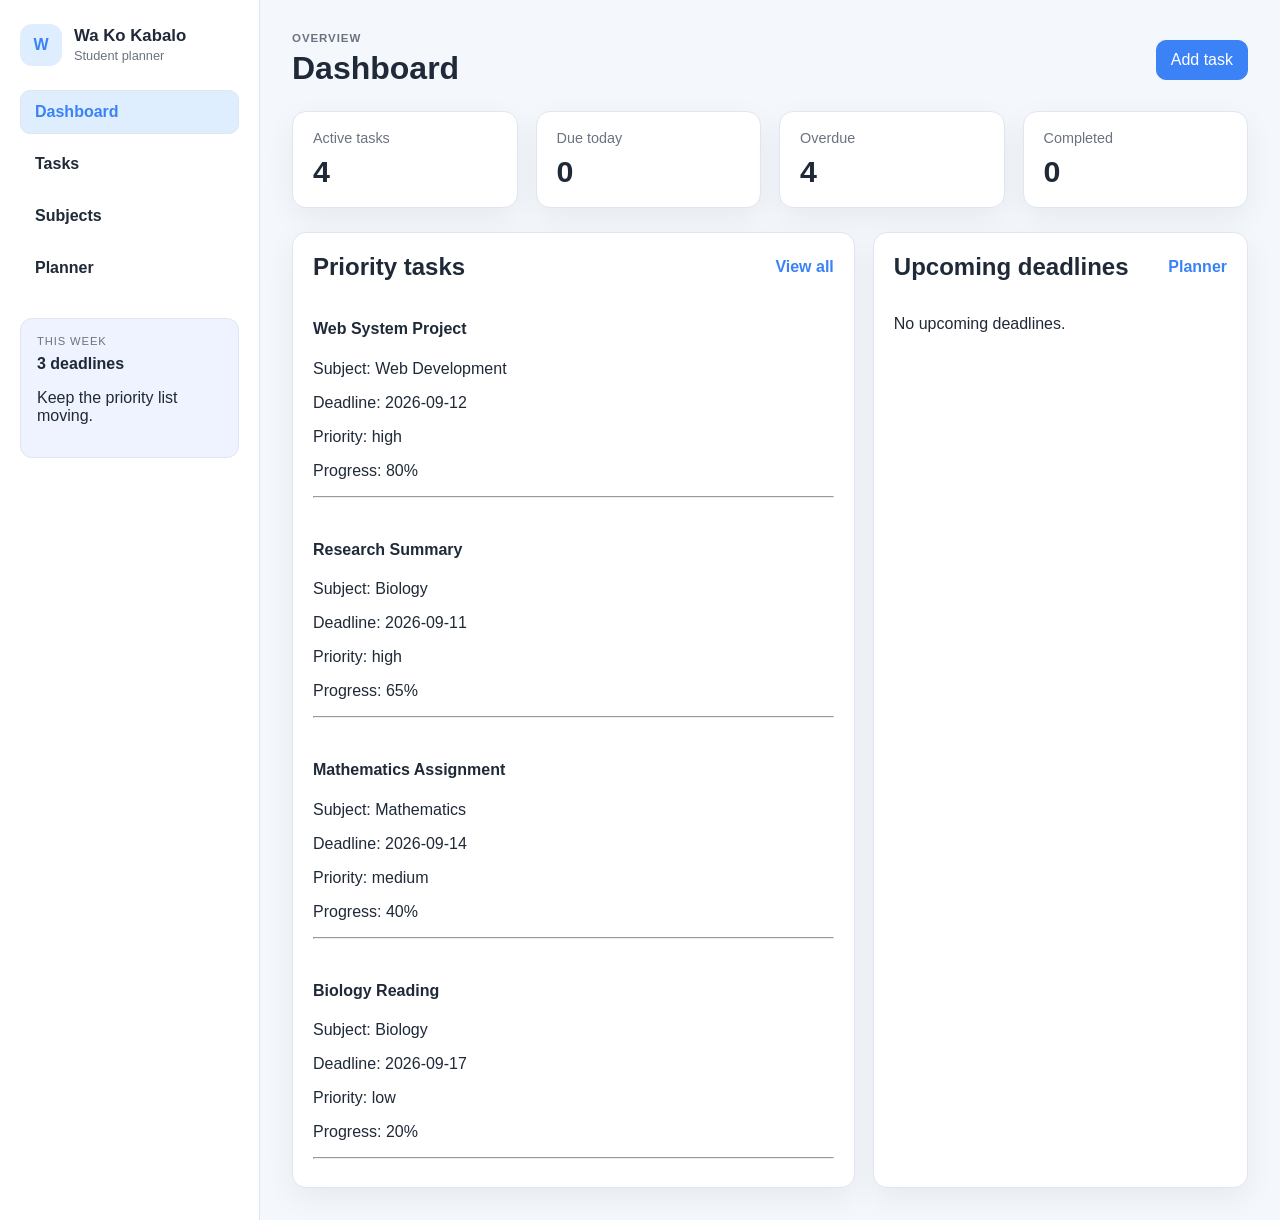
==== index.html @ 294d0827 "feat: add student planner app foundation" ====
<!DOCTYPE html>
<html lang="en">
<head>
    <meta charset="UTF-8">
    <meta name="viewport" content="width=device-width, initial-scale=1.0">
    <title>Wa Ko Kabalo - Dashboard</title>
    <link rel="stylesheet" href="css/style.css">
</head>
<body>
    <div class="app-shell">
        <aside class="sidebar">
            <div class="brand">
                <div class="brand-mark">W</div>
                <div>
                    <p class="brand-name">Wa Ko Kabalo</p>
                    <span class="brand-tag">Student planner</span>
                </div>
            </div>

            <nav class="main-nav" aria-label="Main navigation">
                <a class="nav-link active" href="index.html">Dashboard</a>
                <a class="nav-link" href="tasks.html">Tasks</a>
                <a class="nav-link" href="subjects.html">Subjects</a>
                <a class="nav-link" href="planner.html">Planner</a>
            </nav>

            <div class="sidebar-panel">
                <p class="label">This week</p>
                <strong id="weekFocus">3 deadlines</strong>
                <p>Keep the priority list moving.</p>
            </div>
        </aside>

        <main class="page-content">
            <header class="page-header">
                <div>
                    <p class="eyebrow">Overview</p>
                    <h1>Dashboard</h1>
                </div>
                <button class="primary-btn" type="button">Add task</button>
            </header>

            <section class="stats-grid" aria-label="Academic statistics">
                <div class="stat-card">
                    <p>Active tasks</p>
                    <strong id="activeTasks">0</strong>
                </div>
                <div class="stat-card">
                    <p>Due today</p>
                    <strong id="dueToday">0</strong>
                </div>
                <div class="stat-card">
                    <p>Overdue</p>
                    <strong id="overdueTasks">0</strong>
                </div>
                <div class="stat-card">
                    <p>Completed</p>
                    <strong id="completedTasks">0</strong>
                </div>
            </section>

            <div class="dashboard-grid">
                <section class="panel">
                    <div class="panel-header">
                        <h2>Priority tasks</h2>
                        <a href="tasks.html">View all</a>
                    </div>
                    <div id="priorityTasks" class="task-list"></div>
                </section>

                <section class="panel">
                    <div class="panel-header">
                        <h2>Upcoming deadlines</h2>
                        <a href="planner.html">Planner</a>
                    </div>
                    <div id="upcomingTasks" class="mini-list"></div>
                </section>
            </div>
        </main>
    </div>

    <script src="js/data.js"></script>
    <script src="js/dashboard.js"></script>
</body>
</html>
---- css/style.css ----
:root {
    --bg: #f4f7fb;
    --panel: #ffffff;
    --panel-alt: #eef3ff;
    --border: #dfe6f1;
    --text: #1f2937;
    --muted: #6b7280;
    --primary: #3b82f6;
    --primary-soft: #dfeeff;
    --success: #16a34a;
    --warning: #f59e0b;
    --danger: #ef4444;
    --shadow: 0 10px 30px rgba(15, 23, 42, 0.06);
}

* {
    box-sizing: border-box;
}

html {
    scroll-behavior: smooth;
}

body {
    margin: 0;
    font-family: Arial, Helvetica, sans-serif;
    background: var(--bg);
    color: var(--text);
}

button,
input {
    font: inherit;
}

.app-shell {
    display: flex;
    min-height: 100vh;
}

.sidebar {
    width: 260px;
    background: var(--panel);
    border-right: 1px solid var(--border);
    padding: 24px 20px;
}

.brand {
    display: flex;
    align-items: center;
    gap: 12px;
    margin-bottom: 24px;
}

.brand-mark {
    display: flex;
    align-items: center;
    justify-content: center;
    width: 42px;
    height: 42px;
    border-radius: 12px;
    background: var(--primary-soft);
    color: var(--primary);
    font-weight: 700;
}

.brand-name {
    margin: 0;
    font-size: 1.05rem;
    font-weight: 700;
}

.brand-tag {
    color: var(--muted);
    font-size: 0.8rem;
}

.main-nav {
    display: flex;
    flex-direction: column;
    gap: 8px;
}

.nav-link {
    display: block;
    padding: 12px 14px;
    border-radius: 10px;
    color: var(--text);
    text-decoration: none;
    font-weight: 600;
    border: 1px solid transparent;
}

.nav-link:hover,
.nav-link.active {
    background: var(--primary-soft);
    border-color: var(--border);
    color: var(--primary);
}

.sidebar-panel {
    margin-top: 28px;
    background: var(--panel-alt);
    border: 1px solid var(--border);
    border-radius: 12px;
    padding: 16px;
}

.label {
    margin: 0 0 8px;
    text-transform: uppercase;
    letter-spacing: 0.08em;
    font-size: 0.7rem;
    color: var(--muted);
}

.page-content {
    flex: 1;
    padding: 32px;
}

.page-header {
    display: flex;
    align-items: center;
    justify-content: space-between;
    gap: 16px;
    margin-bottom: 24px;
}

.eyebrow {
    margin: 0 0 6px;
    color: var(--muted);
    text-transform: uppercase;
    letter-spacing: 0.08em;
    font-size: 0.72rem;
    font-weight: 700;
}

.page-header h1,
.panel-header h2,
.panel h2 {
    margin: 0;
}

.primary-btn,
.secondary-btn,
.chip {
    border: 1px solid var(--border);
    background: var(--panel);
    color: var(--text);
    border-radius: 10px;
    padding: 10px 14px;
    cursor: pointer;
}

.primary-btn {
    background: var(--primary);
    border-color: var(--primary);
    color: white;
}

.stats-grid,
.dashboard-grid,
.subject-grid,
.week-grid {
    display: grid;
    gap: 18px;
}

.stats-grid {
    grid-template-columns: repeat(auto-fit, minmax(180px, 1fr));
    margin-bottom: 24px;
}

.stat-card,
.panel,
.subject-card,
.day-card {
    background: var(--panel);
    border: 1px solid var(--border);
    border-radius: 14px;
    box-shadow: var(--shadow);
}

.stat-card {
    padding: 18px 20px;
}

.stat-card p {
    margin: 0 0 8px;
    color: var(--muted);
    font-size: 0.9rem;
}

.stat-card strong {
    font-size: 1.9rem;
}

.dashboard-grid {
    grid-template-columns: 1.5fr 1fr;
}

.panel {
    padding: 20px;
}

.panel-header {
    display: flex;
    align-items: center;
    justify-content: space-between;
    gap: 12px;
    margin-bottom: 18px;
}

.panel-header a {
    color: var(--primary);
    text-decoration: none;
    font-weight: 600;
}

.task-list,
.mini-list,
.subject-list,
.session-list {
    display: flex;
    flex-direction: column;
    gap: 14px;
}

.task-item {
    padding: 14px 0;
    border-bottom: 1px solid var(--border);
}

.task-item:last-child {
    border-bottom: none;
    padding-bottom: 0;
}

.task-item h3,
.subject-card h3,
.day-card h3,
.session-item h4 {
    margin: 0 0 8px;
    font-size: 1.02rem;
}

.task-meta,
.subject-meta,
.session-meta {
    display: flex;
    flex-wrap: wrap;
    gap: 10px;
    color: var(--muted);
    font-size: 0.85rem;
}

.priority-badge,
.status-badge {
    display: inline-flex;
    align-items: center;
    border-radius: 999px;
    padding: 5px 9px;
    font-size: 0.72rem;
    font-weight: 700;
    text-transform: capitalize;
}

.priority-high {
    background: #fee2e2;
    color: #b91c1c;
}

.priority-medium {
    background: #fef3c7;
    color: #92400e;
}

.priority-low {
    background: #dcfce7;
    color: #166534;
}

.status-in-progress {
    background: #dbeafe;
    color: #1d4ed8;
}

.status-not-started {
    background: #f3f4f6;
    color: #374151;
}

.status-completed {
    background: #dcfce7;
    color: #166534;
}

.progress-line {
    width: 100%;
    height: 8px;
    background: #edf2f7;
    border-radius: 999px;
    overflow: hidden;
    margin-top: 10px;
}

.progress-line span {
    display: block;
    height: 100%;
    border-radius: inherit;
    background: var(--primary);
}

.mini-list .entry {
    padding: 12px 0;
    border-bottom: 1px solid var(--border);
}

.mini-list .entry:last-child {
    border-bottom: none;
    padding-bottom: 0;
}

.page-toolbar {
    display: flex;
    align-items: center;
    justify-content: space-between;
    gap: 16px;
    margin-bottom: 24px;
}

.filter-group {
    display: flex;
    flex-wrap: wrap;
    gap: 8px;
}

.chip.active {
    background: var(--primary-soft);
    border-color: var(--primary);
    color: var(--primary);
}

.search-box {
    flex: 1;
    max-width: 320px;
}

.search-box input {
    width: 100%;
    padding: 10px 12px;
    border: 1px solid var(--border);
    border-radius: 10px;
    background: var(--panel);
}

.table-wrap {
    overflow-x: auto;
}

.data-table {
    width: 100%;
    border-collapse: collapse;
}

.data-table th,
.data-table td {
    padding: 14px 10px;
    border-bottom: 1px solid var(--border);
    text-align: left;
    vertical-align: top;
}

.data-table th {
    color: var(--muted);
    font-size: 0.75rem;
    text-transform: uppercase;
    letter-spacing: 0.07em;
}

.subject-grid {
    grid-template-columns: repeat(auto-fit, minmax(220px, 1fr));
}

.subject-card {
    padding: 18px;
}

.subject-card-header {
    display: flex;
    align-items: center;
    justify-content: space-between;
    gap: 12px;
}

.subject-code {
    display: inline-block;
    padding: 6px 10px;
    border-radius: 999px;
    background: var(--primary-soft);
    color: var(--primary);
    font-size: 0.75rem;
    font-weight: 700;
}

.subject-card p {
    margin: 0 0 12px;
    color: var(--muted);
}

.week-grid {
    grid-template-columns: repeat(auto-fit, minmax(190px, 1fr));
}

.day-card {
    padding: 18px;
}

.session-item {
    padding: 12px 0;
    border-top: 1px solid var(--border);
}

.empty-state {
    color: var(--muted);
    font-style: italic;
}

@media (max-width: 820px) {
    .app-shell {
        flex-direction: column;
    }

    .sidebar {
        width: 100%;
        border-right: none;
        border-bottom: 1px solid var(--border);
    }

    .main-nav {
        flex-direction: row;
        flex-wrap: wrap;
    }

    .page-content {
        padding: 20px;
    }

    .dashboard-grid {
        grid-template-columns: 1fr;
    }

    .page-toolbar {
        flex-direction: column;
        align-items: stretch;
    }

    .search-box {
        max-width: none;
    }
}
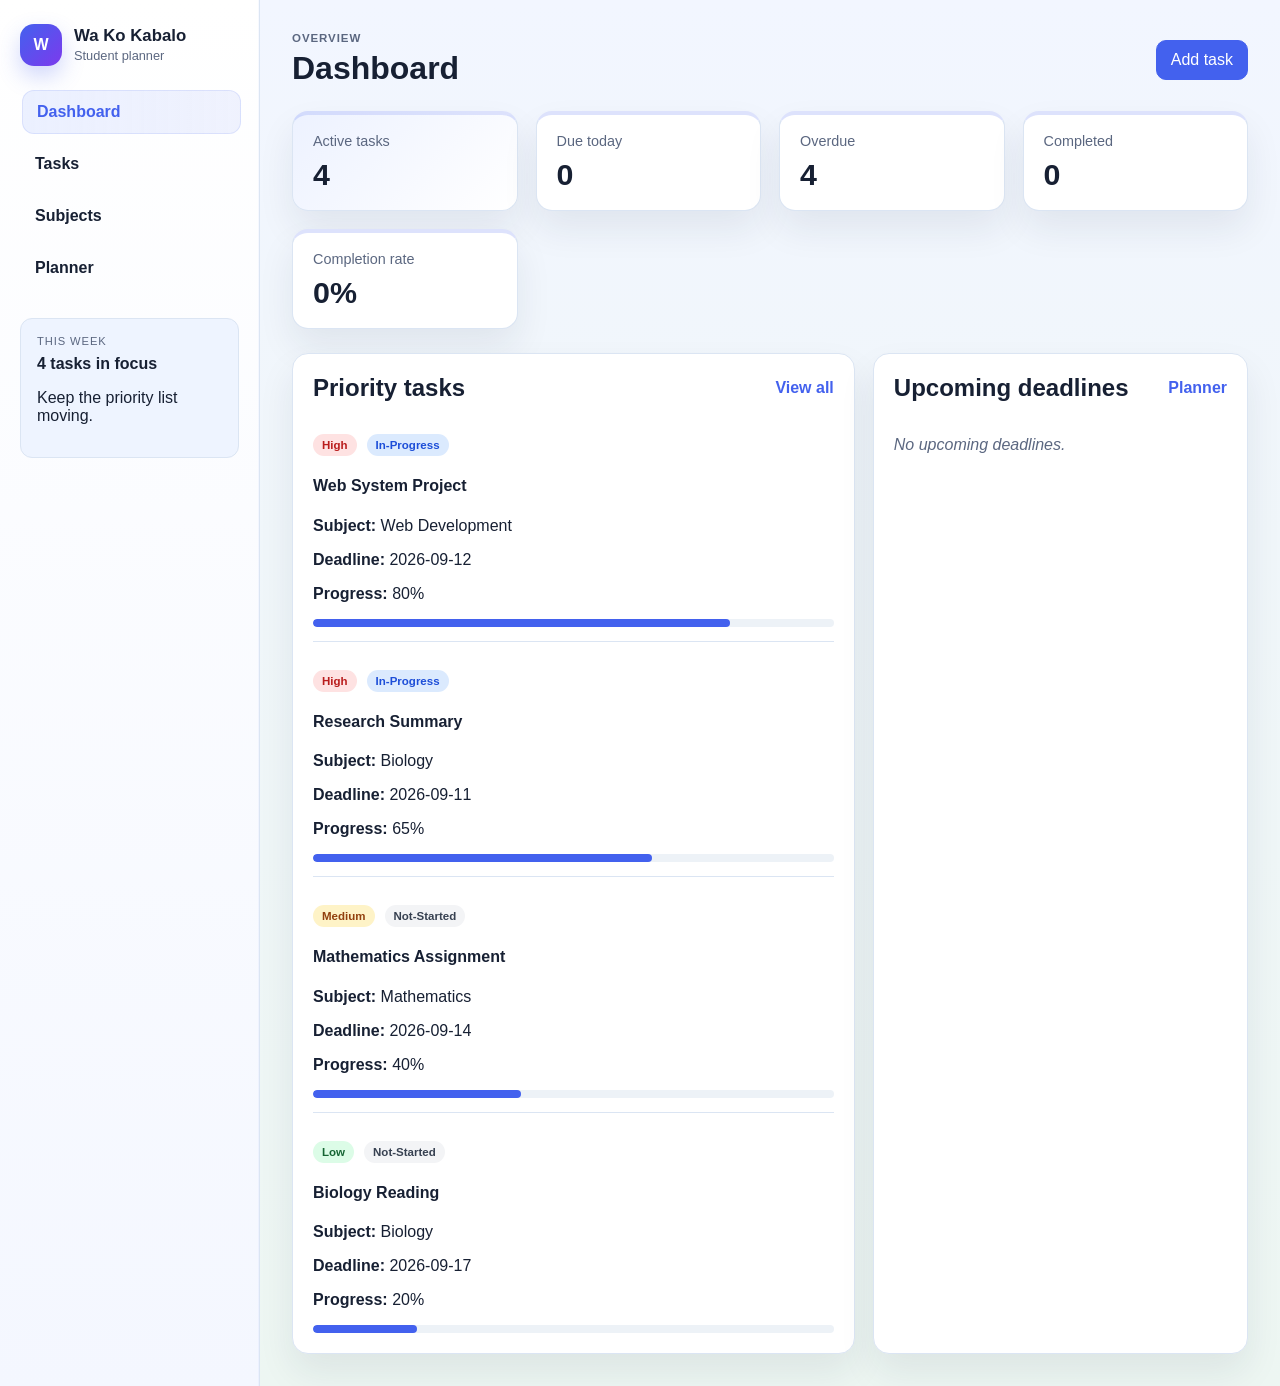
==== commit 0635d5f1: "feat: improve dashboard and task controls" ====
--- a/index.html
+++ b/index.html
@@ -41,7 +41,7 @@
             </header>
 
             <section class="stats-grid" aria-label="Academic statistics">
-                <div class="stat-card">
+                <div class="stat-card stat-card-accent">
                     <p>Active tasks</p>
                     <strong id="activeTasks">0</strong>
                 </div>
@@ -56,6 +56,10 @@
                 <div class="stat-card">
                     <p>Completed</p>
                     <strong id="completedTasks">0</strong>
+                </div>
+                <div class="stat-card">
+                    <p>Completion rate</p>
+                    <strong id="completionRate">0%</strong>
                 </div>
             </section>
 
--- a/css/style.css
+++ b/css/style.css
@@ -1,16 +1,17 @@
 :root {
-    --bg: #f4f7fb;
+    --bg: #f2f6ff;
+    --bg-strong: #e8f0ff;
     --panel: #ffffff;
-    --panel-alt: #eef3ff;
-    --border: #dfe6f1;
-    --text: #1f2937;
-    --muted: #6b7280;
-    --primary: #3b82f6;
-    --primary-soft: #dfeeff;
-    --success: #16a34a;
-    --warning: #f59e0b;
-    --danger: #ef4444;
-    --shadow: 0 10px 30px rgba(15, 23, 42, 0.06);
+    --panel-alt: #eef4ff;
+    --border: #dbe5f3;
+    --text: #172033;
+    --muted: #5b6780;
+    --primary: #4361ee;
+    --primary-soft: #ebf0ff;
+    --success: #1fa972;
+    --warning: #f5a524;
+    --danger: #ef476f;
+    --shadow: 0 18px 36px rgba(30, 41, 59, 0.08);
 }
 
 * {
@@ -23,8 +24,8 @@
 
 body {
     margin: 0;
-    font-family: Arial, Helvetica, sans-serif;
-    background: var(--bg);
+    font-family: "Segoe UI", Arial, sans-serif;
+    background: linear-gradient(180deg, var(--bg) 0%, #edf6f2 100%);
     color: var(--text);
 }
 
@@ -40,9 +41,10 @@
 
 .sidebar {
     width: 260px;
-    background: var(--panel);
+    background: linear-gradient(180deg, #ffffff 0%, #f4f7ff 100%);
     border-right: 1px solid var(--border);
     padding: 24px 20px;
+    box-shadow: inset -1px 0 0 rgba(67, 97, 238, 0.04);
 }
 
 .brand {
@@ -58,10 +60,11 @@
     justify-content: center;
     width: 42px;
     height: 42px;
-    border-radius: 12px;
-    background: var(--primary-soft);
-    color: var(--primary);
+    border-radius: 14px;
+    background: linear-gradient(135deg, var(--primary) 0%, #7c3aed 100%);
+    color: white;
     font-weight: 700;
+    box-shadow: 0 10px 22px rgba(67, 97, 238, 0.25);
 }
 
 .brand-name {
@@ -84,18 +87,20 @@
 .nav-link {
     display: block;
     padding: 12px 14px;
-    border-radius: 10px;
+    border-radius: 12px;
     color: var(--text);
     text-decoration: none;
     font-weight: 600;
     border: 1px solid transparent;
+    transition: 0.2s ease;
 }
 
 .nav-link:hover,
 .nav-link.active {
-    background: var(--primary-soft);
-    border-color: var(--border);
+    background: linear-gradient(90deg, var(--primary-soft) 0%, rgba(67, 97, 238, 0.08) 100%);
+    border-color: rgba(67, 97, 238, 0.12);
     color: var(--primary);
+    transform: translateX(2px);
 }
 
 .sidebar-panel {
@@ -125,6 +130,89 @@
     justify-content: space-between;
     gap: 16px;
     margin-bottom: 24px;
+}
+
+.modal-overlay {
+    position: fixed;
+    inset: 0;
+    background: rgba(15, 23, 42, 0.45);
+    display: flex;
+    align-items: center;
+    justify-content: center;
+    padding: 24px;
+    z-index: 10;
+}
+
+.modal-card {
+    width: min(620px, 100%);
+    background: var(--panel);
+    border: 1px solid var(--border);
+    border-radius: 16px;
+    box-shadow: var(--shadow);
+    padding: 24px;
+}
+
+.form-grid {
+    display: grid;
+    grid-template-columns: repeat(2, minmax(0, 1fr));
+    gap: 16px;
+    margin-top: 12px;
+}
+
+.field {
+    display: flex;
+    flex-direction: column;
+    gap: 8px;
+}
+
+.field.full {
+    grid-column: 1 / -1;
+}
+
+.field label {
+    font-size: 0.8rem;
+    color: var(--muted);
+    font-weight: 700;
+}
+
+.field input,
+.field textarea,
+.field select {
+    width: 100%;
+    padding: 10px 12px;
+    border: 1px solid var(--border);
+    border-radius: 10px;
+    background: var(--panel);
+}
+
+.form-actions {
+    display: flex;
+    align-items: center;
+    justify-content: space-between;
+    gap: 12px;
+    margin-top: 20px;
+}
+
+.form-actions-right {
+    display: flex;
+    align-items: center;
+    gap: 10px;
+    margin-left: auto;
+}
+
+.danger-btn {
+    border: 1px solid #fca5a5;
+    background: #fee2e2;
+    color: #b91c1c;
+    border-radius: 10px;
+    padding: 10px 14px;
+    cursor: pointer;
+}
+
+.small-btn {
+    padding: 8px 12px;
+    font-size: 0.8rem;
+    margin-left: 8px;
 }
 
 .eyebrow {
@@ -178,12 +266,17 @@
 .day-card {
     background: var(--panel);
     border: 1px solid var(--border);
-    border-radius: 14px;
+    border-radius: 16px;
     box-shadow: var(--shadow);
 }
 
 .stat-card {
     padding: 18px 20px;
+    border-top: 4px solid rgba(67, 97, 238, 0.18);
+}
+
+.stat-card-accent {
+    background: linear-gradient(135deg, #edf2ff 0%, #ffffff 100%);
 }
 
 .stat-card p {
@@ -370,6 +463,16 @@
     border-bottom: 1px solid var(--border);
     text-align: left;
     vertical-align: top;
+}
+
+.table-select {
+    width: 100%;
+    min-width: 120px;
+    padding: 8px 10px;
+    border: 1px solid var(--border);
+    border-radius: 8px;
+    background: var(--panel-alt);
+    color: var(--text);
 }
 
 .data-table th {
@@ -417,6 +520,12 @@
     padding: 18px;
 }
 
+.subject-card:hover,
+.day-card:hover,
+.panel:hover {
+    box-shadow: 0 20px 36px rgba(30, 41, 59, 0.1);
+}
+
 .session-item {
     padding: 12px 0;
     border-top: 1px solid var(--border);
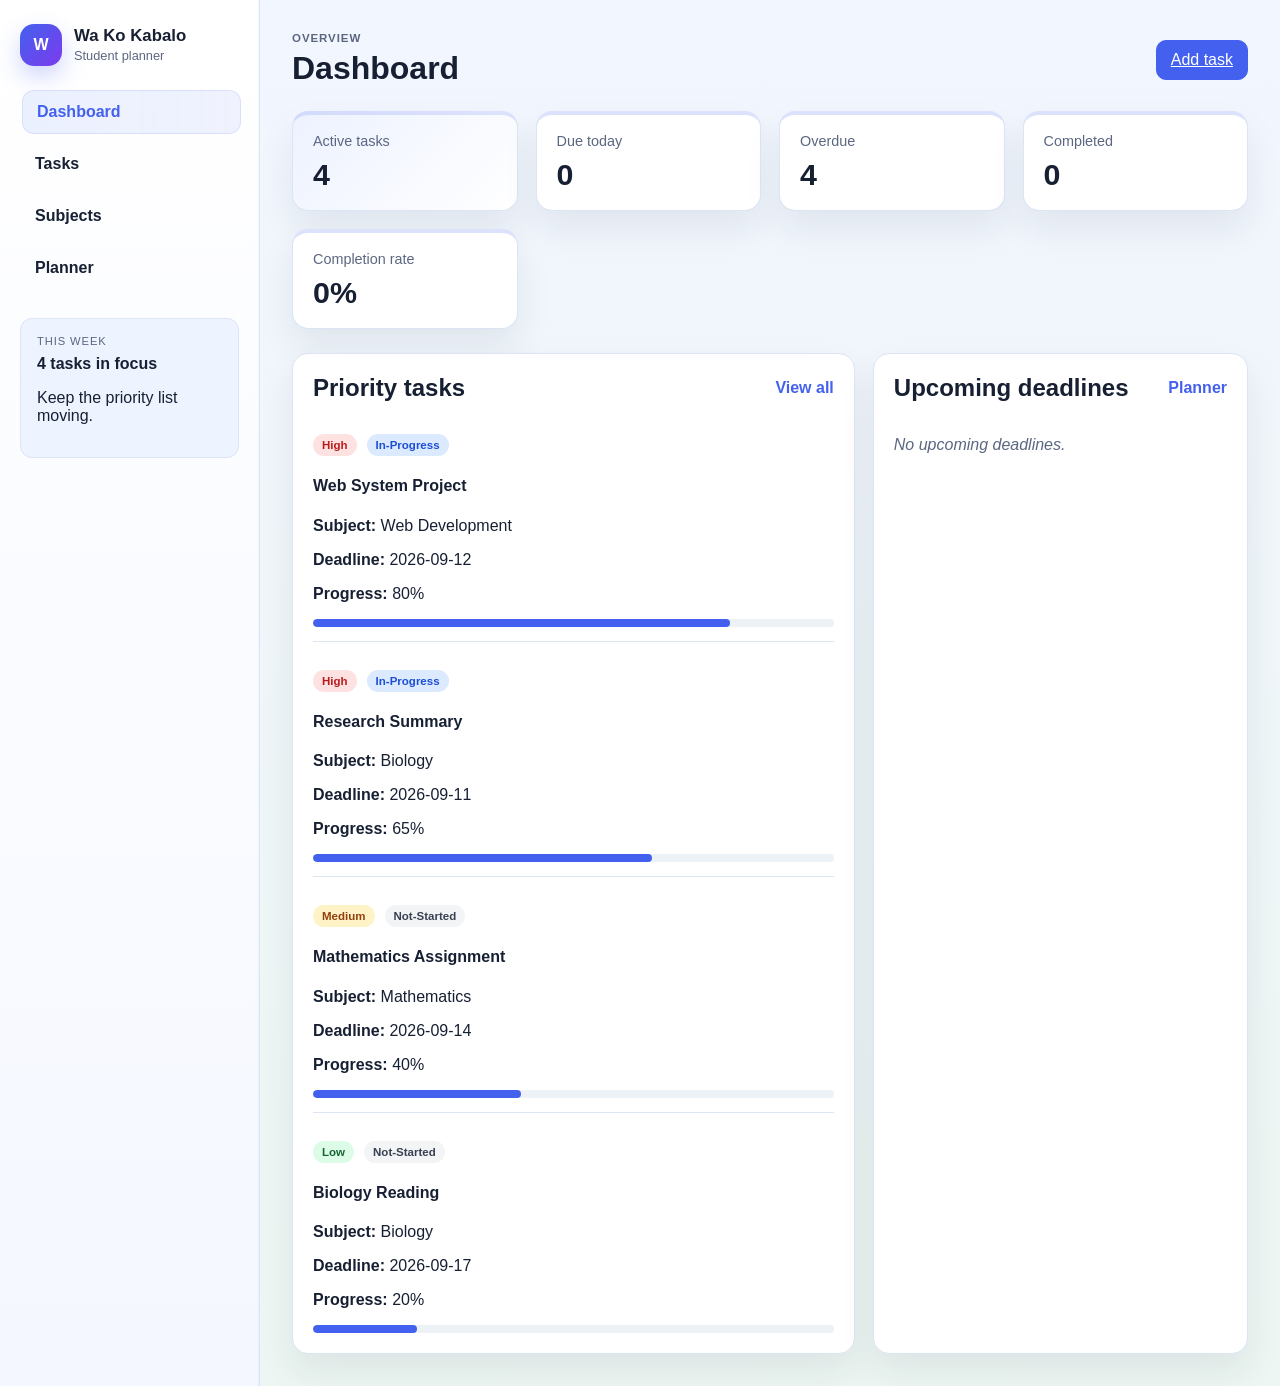
==== commit 3353962a: "fixed more bugs" ====
--- a/index.html
+++ b/index.html
@@ -37,7 +37,7 @@
                     <p class="eyebrow">Overview</p>
                     <h1>Dashboard</h1>
                 </div>
-                <button class="primary-btn" type="button">Add task</button>
+                <a class="primary-btn" href="tasks.html?new=1">Add task</a>
             </header>
 
             <section class="stats-grid" aria-label="Academic statistics">
--- a/css/style.css
+++ b/css/style.css
@@ -143,8 +143,14 @@
     z-index: 10;
 }
 
+.modal-overlay[hidden] {
+    display: none !important;
+}
+
 .modal-card {
     width: min(620px, 100%);
+    max-height: calc(100vh - 48px);
+    overflow-y: auto;
     background: var(--panel);
     border: 1px solid var(--border);
     border-radius: 16px;
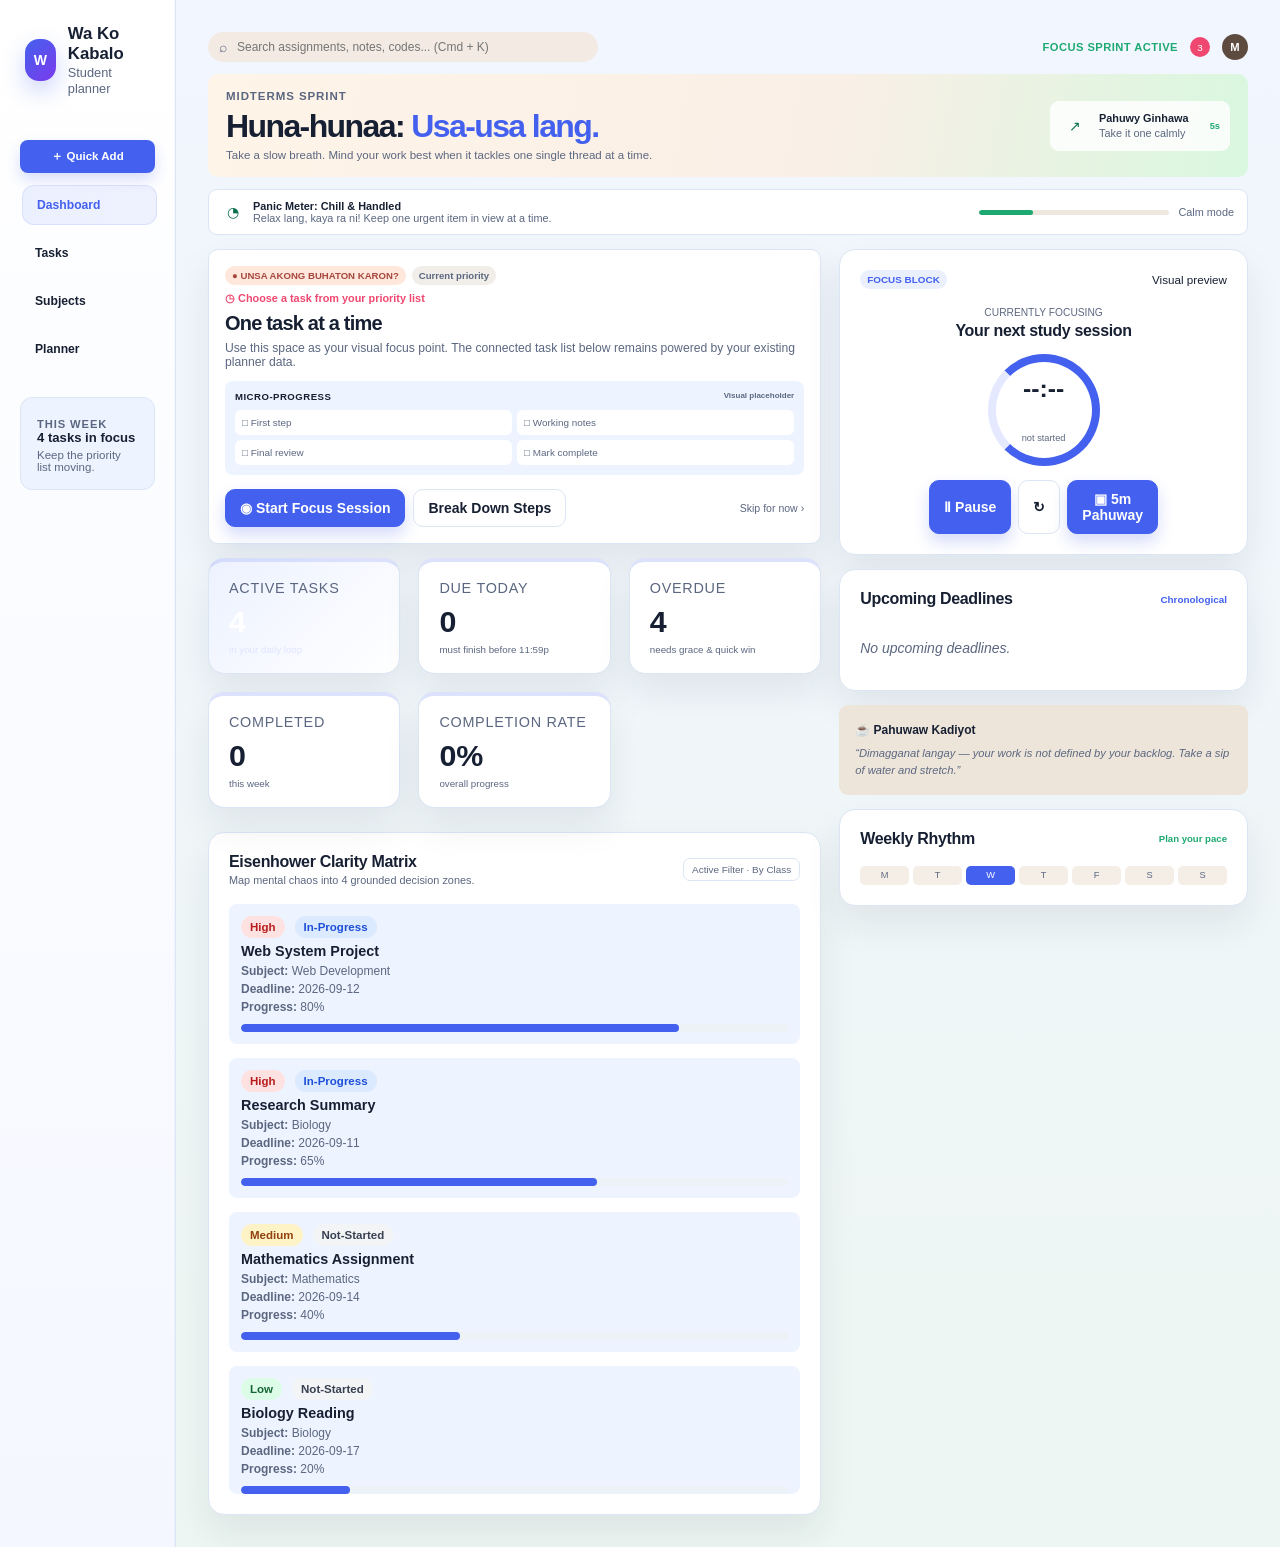
==== commit e9c16ecf: "new design for dashboard" ====
--- a/index.html
+++ b/index.html
@@ -16,6 +16,7 @@
                     <span class="brand-tag">Student planner</span>
                 </div>
             </div>
+            <a class="sidebar-quick-add" href="tasks.html?new=1">＋ Quick Add</a>
 
             <nav class="main-nav" aria-label="Main navigation">
                 <a class="nav-link active" href="index.html">Dashboard</a>
@@ -31,54 +32,48 @@
             </div>
         </aside>
 
-        <main class="page-content">
-            <header class="page-header">
-                <div>
-                    <p class="eyebrow">Overview</p>
-                    <h1>Dashboard</h1>
-                </div>
-                <a class="primary-btn" href="tasks.html?new=1">Add task</a>
+        <main class="page-content dashboard-page">
+            <header class="topbar">
+                <div class="search-bar"><span aria-hidden="true">⌕</span><input type="search" placeholder="Search assignments, notes, codes... (Cmd + K)"></div>
+                <div class="topbar-actions"><span class="focus-pill"><span></span> Focus sprint active</span><span class="notification-dot">3</span><span class="avatar">M</span></div>
             </header>
 
-            <section class="stats-grid" aria-label="Academic statistics">
-                <div class="stat-card stat-card-accent">
-                    <p>Active tasks</p>
-                    <strong id="activeTasks">0</strong>
+            <section class="welcome-band">
+                <div>
+                    <p class="eyebrow">Midterms sprint</p>
+                    <h1>Huna-hunaa: <em>Usa-usa lang.</em></h1>
+                    <p>Take a slow breath. Mind your work best when it tackles one single thread at a time.</p>
                 </div>
-                <div class="stat-card">
-                    <p>Due today</p>
-                    <strong id="dueToday">0</strong>
-                </div>
-                <div class="stat-card">
-                    <p>Overdue</p>
-                    <strong id="overdueTasks">0</strong>
-                </div>
-                <div class="stat-card">
-                    <p>Completed</p>
-                    <strong id="completedTasks">0</strong>
-                </div>
-                <div class="stat-card">
-                    <p>Completion rate</p>
-                    <strong id="completionRate">0%</strong>
-                </div>
+                <div class="encouragement"><span>↗</span><div><strong>Pahuwy Ginhawa</strong><small>Take it one calmly</small></div><b>5s</b></div>
             </section>
 
-            <div class="dashboard-grid">
-                <section class="panel">
-                    <div class="panel-header">
-                        <h2>Priority tasks</h2>
-                        <a href="tasks.html">View all</a>
-                    </div>
-                    <div id="priorityTasks" class="task-list"></div>
-                </section>
+            <section class="calm-strip"><span class="calm-icon">◔</span><div><strong>Panic Meter: Chill &amp; Handled</strong><small>Relax lang, kaya ra ni! Keep one urgent item in view at a time.</small></div><span class="calm-progress"><i></i></span><small>Calm mode</small></section>
 
-                <section class="panel">
-                    <div class="panel-header">
-                        <h2>Upcoming deadlines</h2>
-                        <a href="planner.html">Planner</a>
-                    </div>
-                    <div id="upcomingTasks" class="mini-list"></div>
-                </section>
+            <div class="dashboard-grid dashboard-grid-reference">
+                <div class="dashboard-main">
+                    <section class="focus-card">
+                        <div class="focus-card-copy"><div class="focus-tags"><span>● UNSA AKONG BUHATON KARON?</span><span>Current priority</span></div><p class="focus-due">◷ Choose a task from your priority list</p><h2>One task at a time</h2><p>Use this space as your visual focus point. The connected task list below remains powered by your existing planner data.</p></div>
+                        <div class="micro-progress"><strong>MICRO-PROGRESS <small>Visual placeholder</small></strong><div><span>□ First step</span><span>□ Working notes</span><span>□ Final review</span><span>□ Mark complete</span></div></div>
+                        <div class="focus-actions"><a class="primary-btn" href="planner.html">◉ Start Focus Session</a><a class="secondary-btn" href="tasks.html">Break Down Steps</a><a href="tasks.html">Skip for now ›</a></div>
+                    </section>
+
+                    <section class="stats-grid" aria-label="Academic statistics">
+                        <div class="stat-card stat-card-accent"><p>Active tasks</p><strong id="activeTasks">0</strong><small>in your daily loop</small></div>
+                        <div class="stat-card"><p>Due today</p><strong id="dueToday">0</strong><small>must finish before 11:59p</small></div>
+                        <div class="stat-card"><p>Overdue</p><strong id="overdueTasks">0</strong><small>needs grace &amp; quick win</small></div>
+                        <div class="stat-card"><p>Completed</p><strong id="completedTasks">0</strong><small>this week</small></div>
+                        <div class="stat-card stat-card-rate"><p>Completion rate</p><strong id="completionRate">0%</strong><small>overall progress</small></div>
+                    </section>
+
+                    <section class="panel matrix-panel"><div class="panel-header"><div><h2>Eisenhower Clarity Matrix</h2><p class="panel-subtitle">Map mental chaos into 4 grounded decision zones.</p></div><span class="filter-tag">Active Filter · By Class</span></div><div id="priorityTasks" class="task-list matrix-list"></div></section>
+                </div>
+
+                <aside class="dashboard-rail">
+                    <section class="panel timer-card"><div class="panel-header"><span class="focus-label">Focus block</span><small>Visual preview</small></div><p>Currently focusing</p><h2>Your next study session</h2><div class="timer-ring"><strong>--:--</strong><small>not started</small></div><div class="timer-actions"><button class="primary-btn" type="button">Ⅱ Pause</button><button class="secondary-btn" type="button">↻</button><button class="primary-btn mint-btn" type="button">▣ 5m<br> Pahuway</button></div></section>
+                    <section class="panel deadlines-card"><div class="panel-header"><h2>Upcoming Deadlines</h2><a href="planner.html">Chronological</a></div><div id="upcomingTasks" class="mini-list"></div></section>
+                    <section class="quote-card"><strong>☕ Pahuwaw Kadiyot</strong><p>“Dimagganat langay — your work is not defined by your backlog. Take a sip of water and stretch.”</p></section>
+                    <section class="panel rhythm-card"><div class="panel-header"><h2>Weekly Rhythm</h2><strong>Plan your pace</strong></div><div class="week-dots"><span>M</span><span>T</span><span class="today">W</span><span>T</span><span>F</span><span>S</span><span>S</span></div></section>
+                </aside>
             </div>
         </main>
     </div>
--- a/css/style.css
+++ b/css/style.css
@@ -24,6 +24,253 @@
 
 body {
     margin: 0;
+    color: var(--text);
+    background: var(--bg);
+    font-family: "Trebuchet MS", "Segoe UI", sans-serif;
+    font-size: 14px;
+}
+
+button, input, select, textarea { font: inherit; }
+button, a { -webkit-tap-highlight-color: transparent; }
+
+.app-shell { display: flex; min-height: 100vh; }
+
+.sidebar {
+    width: 176px;
+    flex: 0 0 176px;
+    padding: 16px 12px;
+    background: #fffaf4;
+    border-right: 1px solid #f4e9dd;
+    display: flex;
+    flex-direction: column;
+}
+
+.brand { display: flex; align-items: center; gap: 9px; padding: 0 5px 20px; }
+.brand-mark {
+    width: 30px;
+    height: 30px;
+    display: grid;
+    place-items: center;
+    border-radius: 8px;
+    background: var(--primary);
+    color: #fff;
+    font-weight: 800;
+}
+.brand-name { margin: 0; font-size: 0.78rem; font-weight: 800; }
+.brand-tag { color: var(--muted); font-size: 0.62rem; }
+.sidebar-quick-add { display: block; margin: 0 0 12px; padding: 9px 11px; border-radius: 8px; color: #fff; background: var(--primary); box-shadow: 0 7px 14px rgba(47, 75, 232, 0.18); font-size: 0.72rem; font-weight: 800; text-align: center; text-decoration: none; }
+.main-nav { display: flex; flex-direction: column; gap: 4px; }
+.nav-link {
+    display: block;
+    padding: 9px 11px;
+    border-radius: 8px;
+    color: #3d3935;
+    text-decoration: none;
+    font-size: 0.76rem;
+    font-weight: 700;
+    transition: background 0.18s ease, color 0.18s ease, transform 0.18s ease;
+}
+.nav-link:hover, .nav-link.active { color: #fff; background: var(--primary); transform: translateX(2px); }
+.sidebar-panel {
+    margin-top: auto;
+    padding: 12px;
+    border-radius: 10px;
+    background: #f7eee4;
+    color: var(--muted);
+    font-size: 0.72rem;
+}
+.sidebar-panel strong { display: block; color: var(--text); font-size: 0.82rem; }
+.sidebar-panel p { margin: 4px 0 0; }
+.label, .eyebrow {
+    margin: 0;
+    color: var(--muted);
+    font-size: 0.62rem;
+    font-weight: 800;
+    letter-spacing: 0.07em;
+    text-transform: uppercase;
+}
+
+.page-content { width: min(100%, 1150px); padding: 16px 24px 40px; margin: 0 auto; }
+.page-header { display: flex; align-items: center; justify-content: space-between; gap: 16px; margin-bottom: 18px; }
+.page-header h1 { margin: 3px 0 0; font-size: clamp(1.55rem, 3vw, 2.2rem); letter-spacing: -0.04em; }
+.topbar { display: flex; align-items: center; justify-content: space-between; gap: 18px; margin-bottom: 12px; }
+.search-bar { width: min(100%, 390px); display: flex; align-items: center; gap: 8px; padding: 7px 11px; border-radius: 999px; background: #f3ebe3; color: var(--muted); }
+.search-bar input { width: 100%; border: 0; outline: 0; background: transparent; color: var(--text); font-size: 0.75rem; }
+.topbar-actions { display: flex; align-items: center; gap: 12px; color: var(--muted); font-size: 0.7rem; }
+.focus-pill { display: inline-flex; align-items: center; gap: 6px; color: var(--success); font-weight: 800; text-transform: uppercase; letter-spacing: 0.04em; }
+.focus-pill span { width: 7px; height: 7px; border-radius: 50%; background: var(--mint); }
+.notification-dot { display: grid; place-items: center; width: 20px; height: 20px; color: #fff; background: var(--danger); border-radius: 50%; font-size: 0.62rem; }
+.avatar { display: grid; place-items: center; width: 26px; height: 26px; color: #fff; background: #5e4b40; border-radius: 50%; font-weight: 800; }
+.welcome-band { display: flex; align-items: center; justify-content: space-between; gap: 20px; padding: 16px 18px; margin-bottom: 12px; border-radius: 10px; background: linear-gradient(100deg, #fff4e8 0%, #f9efe6 60%, #d9f7df 100%); }
+.welcome-band h1 { margin: 4px 0; font-size: clamp(1.4rem, 3vw, 2rem); letter-spacing: -0.05em; }
+.welcome-band h1 em { color: var(--primary); font-style: normal; }
+.welcome-band p:last-child { max-width: 510px; margin: 0; color: var(--muted); font-size: 0.72rem; }
+.encouragement { display: flex; align-items: center; gap: 9px; min-width: 180px; padding: 10px; background: rgba(255,255,255,0.84); border-radius: 9px; }
+.encouragement > span { display: grid; place-items: center; width: 30px; height: 30px; border-radius: 50%; color: #08704d; background: var(--mint); }
+.encouragement strong, .encouragement small { display: block; font-size: 0.68rem; }
+.encouragement small { margin-top: 3px; color: var(--muted); }
+.encouragement b { margin-left: auto; color: var(--success); font-size: 0.58rem; }
+.calm-strip { display: flex; align-items: center; gap: 9px; padding: 10px 13px; margin-bottom: 14px; background: #fff; border: 1px solid var(--border); border-radius: 9px; }
+.calm-icon { display: grid; place-items: center; width: 22px; height: 22px; color: #08704d; background: var(--mint); border-radius: 50%; }
+.calm-strip strong, .calm-strip small { display: block; font-size: 0.68rem; }
+.calm-strip small { color: var(--muted); }
+.calm-progress { width: min(190px, 25%); height: 5px; margin-left: auto; background: #eee8df; border-radius: 999px; overflow: hidden; }
+.calm-progress i { display: block; width: 28%; height: 100%; background: var(--success); border-radius: inherit; }
+.dashboard-grid-reference { align-items: start; }
+.focus-card { padding: 16px; margin-bottom: 14px; background: #fff; border: 1px solid var(--border); border-radius: 10px; box-shadow: var(--shadow); }
+.focus-tags { display: flex; flex-wrap: wrap; gap: 6px; }
+.focus-tags span { padding: 4px 7px; border-radius: 999px; background: #ffe7dc; color: #a7473e; font-size: 0.6rem; font-weight: 800; }
+.focus-tags span + span { color: var(--muted); background: #f1eee9; }
+.focus-due { margin: 7px 0; color: var(--danger); font-size: 0.68rem; font-weight: 800; }
+.focus-card h2 { margin: 0; font-size: 1.25rem; letter-spacing: -0.04em; }
+.focus-card-copy > p:last-child { max-width: 680px; margin: 6px 0 12px; color: var(--muted); font-size: 0.76rem; }
+.micro-progress { padding: 10px; border-radius: 8px; background: var(--panel-alt); }
+.micro-progress strong { display: flex; justify-content: space-between; font-size: 0.6rem; letter-spacing: 0.05em; }
+.micro-progress strong small { color: var(--muted); letter-spacing: 0; }
+.micro-progress div { display: grid; grid-template-columns: repeat(2, 1fr); gap: 5px; margin-top: 8px; }
+.micro-progress span { padding: 7px; border-radius: 6px; background: #fff; color: var(--muted); font-size: 0.62rem; }
+.focus-actions { display: flex; align-items: center; gap: 8px; margin-top: 14px; }
+.focus-actions a:last-child { margin-left: auto; color: var(--muted); font-size: 0.66rem; text-decoration: none; }
+.stats-grid .stat-card small { display: block; margin-top: 5px; color: var(--muted); font-size: 0.61rem; }
+.stats-grid .stat-card-accent small { color: #dfe4ff; }
+.matrix-panel { margin-top: 14px; }
+.panel-subtitle { margin: 3px 0 0; color: var(--muted); font-size: 0.68rem; }
+.filter-tag { padding: 5px 8px; border: 1px solid var(--border); border-radius: 7px; color: var(--muted); font-size: 0.62rem; }
+.matrix-list { display: grid; grid-template-columns: repeat(2, minmax(0, 1fr)); gap: 10px; }
+.matrix-list .task-item { padding: 12px; border: 0; border-radius: 8px; background: var(--panel-alt); }
+.dashboard-rail { display: flex; flex-direction: column; gap: 14px; }
+.timer-card { text-align: center; }
+.timer-card .panel-header { text-align: left; }
+.timer-card > p { margin: 10px 0 4px; color: var(--muted); font-size: 0.64rem; text-transform: uppercase; }
+.timer-card h2 { font-size: 0.85rem; }
+.focus-label { padding: 4px 7px; border-radius: 999px; background: var(--primary-soft); color: var(--primary); font-size: 0.62rem; font-weight: 800; text-transform: uppercase; }
+.timer-ring { display: grid; place-items: center; width: 112px; height: 112px; margin: 14px auto; border: 8px solid var(--primary); border-left-color: #e5e9ff; border-radius: 50%; }
+.timer-ring strong { display: block; font-size: 1.55rem; line-height: 1; }
+.timer-ring small { color: var(--muted); font-size: 0.58rem; }
+.timer-actions { display: flex; justify-content: center; gap: 7px; }
+.mint-btn { color: #114d39; background: var(--mint); border-color: var(--mint); box-shadow: none; }
+.deadlines-card .panel-header a { font-size: 0.62rem; }
+.quote-card { padding: 16px; border-radius: 9px; background: #eee5da; }
+.quote-card strong { font-size: 0.75rem; }
+.quote-card p { margin: 8px 0 0; color: var(--muted); font-size: 0.7rem; font-style: italic; line-height: 1.5; }
+.rhythm-card .panel-header strong { color: var(--success); font-size: 0.6rem; }
+.week-dots { display: grid; grid-template-columns: repeat(7, 1fr); gap: 4px; text-align: center; color: var(--muted); font-size: 0.58rem; line-height: 1.7; }
+.week-dots span { padding: 2px; border-radius: 5px; background: #f4eee7; }
+.week-dots .today { color: #fff; background: var(--primary); }
+
+.primary-btn, .secondary-btn, .chip, .danger-btn {
+    border: 1px solid var(--border);
+    border-radius: 8px;
+    padding: 9px 13px;
+    cursor: pointer;
+    font-weight: 700;
+    text-decoration: none;
+}
+.primary-btn { color: #fff; background: var(--primary); border-color: var(--primary); box-shadow: 0 8px 16px rgba(47, 75, 232, 0.2); }
+.secondary-btn, .chip { color: var(--text); background: #fff; }
+.danger-btn { color: #b33c39; background: #fff0ee; border-color: #f5c5c1; }
+.small-btn { padding: 6px 9px; font-size: 0.7rem; }
+
+.stats-grid { display: grid; grid-template-columns: repeat(5, minmax(0, 1fr)); gap: 10px; margin-bottom: 18px; }
+.stat-card, .panel, .subject-card, .day-card {
+    background: var(--panel);
+    border: 1px solid var(--border);
+    border-radius: 10px;
+    box-shadow: var(--shadow);
+}
+.stat-card { padding: 13px; }
+.stat-card-accent { background: var(--primary); color: #fff; }
+.stat-card p { margin: 0 0 6px; color: var(--muted); font-size: 0.68rem; text-transform: uppercase; letter-spacing: 0.05em; }
+.stat-card-accent p { color: #dfe4ff; }
+.stat-card strong { font-size: 1.45rem; }
+
+.dashboard-grid { display: grid; grid-template-columns: minmax(0, 1.45fr) minmax(260px, 0.8fr); gap: 14px; }
+.panel { padding: 16px; }
+.panel-header { display: flex; align-items: center; justify-content: space-between; gap: 12px; margin-bottom: 14px; }
+.panel-header h2, .panel h2 { margin: 0; font-size: 1rem; letter-spacing: -0.02em; }
+.panel-header a { color: var(--primary); text-decoration: none; font-size: 0.72rem; font-weight: 800; }
+.task-list, .mini-list, .subject-list, .session-list { display: flex; flex-direction: column; gap: 10px; }
+.task-item { padding: 11px 0; border-bottom: 1px solid var(--border); }
+.task-item:last-child { border-bottom: 0; padding-bottom: 0; }
+.task-item h3, .task-item h4, .subject-card h3, .day-card h3, .session-item h4 { margin: 5px 0; font-size: 0.9rem; }
+.task-item p { margin: 4px 0; color: var(--muted); font-size: 0.75rem; }
+.task-meta, .subject-meta, .session-meta { display: flex; flex-wrap: wrap; gap: 7px; color: var(--muted); font-size: 0.7rem; }
+.priority-badge, .status-badge, .subject-code { display: inline-flex; align-items: center; border-radius: 999px; padding: 4px 7px; font-size: 0.62rem; font-weight: 800; text-transform: capitalize; }
+.priority-high { background: #ffe1dc; color: #a7473e; }
+.priority-medium { background: #fff0d6; color: #9a671b; }
+.priority-low, .status-completed { background: #d8f8e9; color: #08704d; }
+.status-in-progress { background: #e2e8ff; color: #3049bf; }
+.status-not-started { background: #f0eeeb; color: #645e59; }
+.progress-line { width: 100%; height: 6px; margin-top: 8px; overflow: hidden; background: #eee9e3; border-radius: 999px; }
+.progress-line span { display: block; height: 100%; background: var(--primary); border-radius: inherit; }
+.mini-list .entry { padding: 10px; border-radius: 8px; background: var(--panel-alt); font-size: 0.75rem; }
+.mini-list .entry strong { display: block; color: var(--primary); font-size: 0.66rem; text-transform: uppercase; }
+
+.page-toolbar { display: flex; align-items: center; justify-content: space-between; gap: 16px; margin-bottom: 16px; }
+.filter-group { display: flex; flex-wrap: wrap; gap: 6px; }
+.chip.active { color: #fff; background: var(--primary); border-color: var(--primary); }
+.search-box { flex: 1; max-width: 300px; }
+.search-box input, .field input, .field textarea, .field select { width: 100%; padding: 9px 10px; color: var(--text); background: #fffdfb; border: 1px solid var(--border); border-radius: 7px; }
+.table-wrap { overflow-x: auto; }
+.data-table { width: 100%; border-collapse: collapse; }
+.data-table th, .data-table td { padding: 11px 8px; border-bottom: 1px solid var(--border); text-align: left; vertical-align: top; }
+.data-table th { color: var(--muted); font-size: 0.65rem; text-transform: uppercase; letter-spacing: 0.06em; }
+.data-table td { font-size: 0.78rem; }
+.data-table small { color: var(--muted); }
+.table-select { min-width: 105px; padding: 6px; border: 1px solid var(--border); border-radius: 6px; background: var(--panel-alt); color: var(--text); }
+
+.subject-grid, .week-grid { display: grid; gap: 12px; }
+.subject-grid { grid-template-columns: repeat(auto-fit, minmax(210px, 1fr)); }
+.subject-card, .day-card { padding: 14px; }
+.subject-card-header { display: flex; align-items: center; justify-content: space-between; gap: 10px; }
+.subject-card p { margin: 6px 0 12px; color: var(--muted); font-size: 0.78rem; }
+.subject-code { color: var(--primary); background: var(--primary-soft); }
+.week-grid { grid-template-columns: repeat(auto-fit, minmax(150px, 1fr)); }
+.day-card h3 { margin-bottom: 12px; }
+.session-item { padding: 10px 0; border-top: 1px solid var(--border); }
+.empty-state { color: var(--muted); font-style: italic; }
+
+.modal-overlay { position: fixed; inset: 0; z-index: 10; display: flex; align-items: center; justify-content: center; padding: 20px; background: rgba(32, 26, 21, 0.45); }
+.modal-overlay[hidden] { display: none !important; }
+.modal-card { width: min(620px, 100%); max-height: calc(100vh - 40px); overflow-y: auto; padding: 20px; background: var(--panel); border: 1px solid var(--border); border-radius: 12px; box-shadow: 0 24px 60px rgba(32, 26, 21, 0.2); }
+.form-grid { display: grid; grid-template-columns: repeat(2, minmax(0, 1fr)); gap: 13px; margin-top: 12px; }
+.field { display: flex; flex-direction: column; gap: 6px; }
+.field.full { grid-column: 1 / -1; }
+.field label { color: var(--muted); font-size: 0.72rem; font-weight: 800; }
+.form-actions { display: flex; align-items: center; justify-content: space-between; gap: 12px; margin-top: 18px; }
+.form-actions-right { display: flex; align-items: center; gap: 8px; margin-left: auto; }
+
+@media (max-width: 900px) {
+    .sidebar { width: 150px; flex-basis: 150px; }
+    .stats-grid { grid-template-columns: repeat(3, 1fr); }
+}
+@media (max-width: 680px) {
+    .app-shell { display: block; }
+    .sidebar { width: 100%; border-right: 0; border-bottom: 1px solid #f4e9dd; }
+    .brand { padding-bottom: 12px; }
+    .main-nav { flex-direction: row; overflow-x: auto; }
+    .nav-link { white-space: nowrap; }
+    .sidebar-panel { display: none; }
+    .page-content { padding: 18px 14px 30px; }
+    .page-header { align-items: flex-start; }
+    .stats-grid { grid-template-columns: repeat(2, 1fr); }
+    .dashboard-grid { grid-template-columns: 1fr; }
+    .page-toolbar { flex-direction: column; align-items: stretch; }
+    .search-box { max-width: none; }
+    .form-grid { grid-template-columns: 1fr; }
+    .field.full { grid-column: auto; }
+}
+
+* {
+    box-sizing: border-box;
+}
+
+html {
+    scroll-behavior: smooth;
+}
+
+body {
+    margin: 0;
     font-family: "Segoe UI", Arial, sans-serif;
     background: linear-gradient(180deg, var(--bg) 0%, #edf6f2 100%);
     color: var(--text);
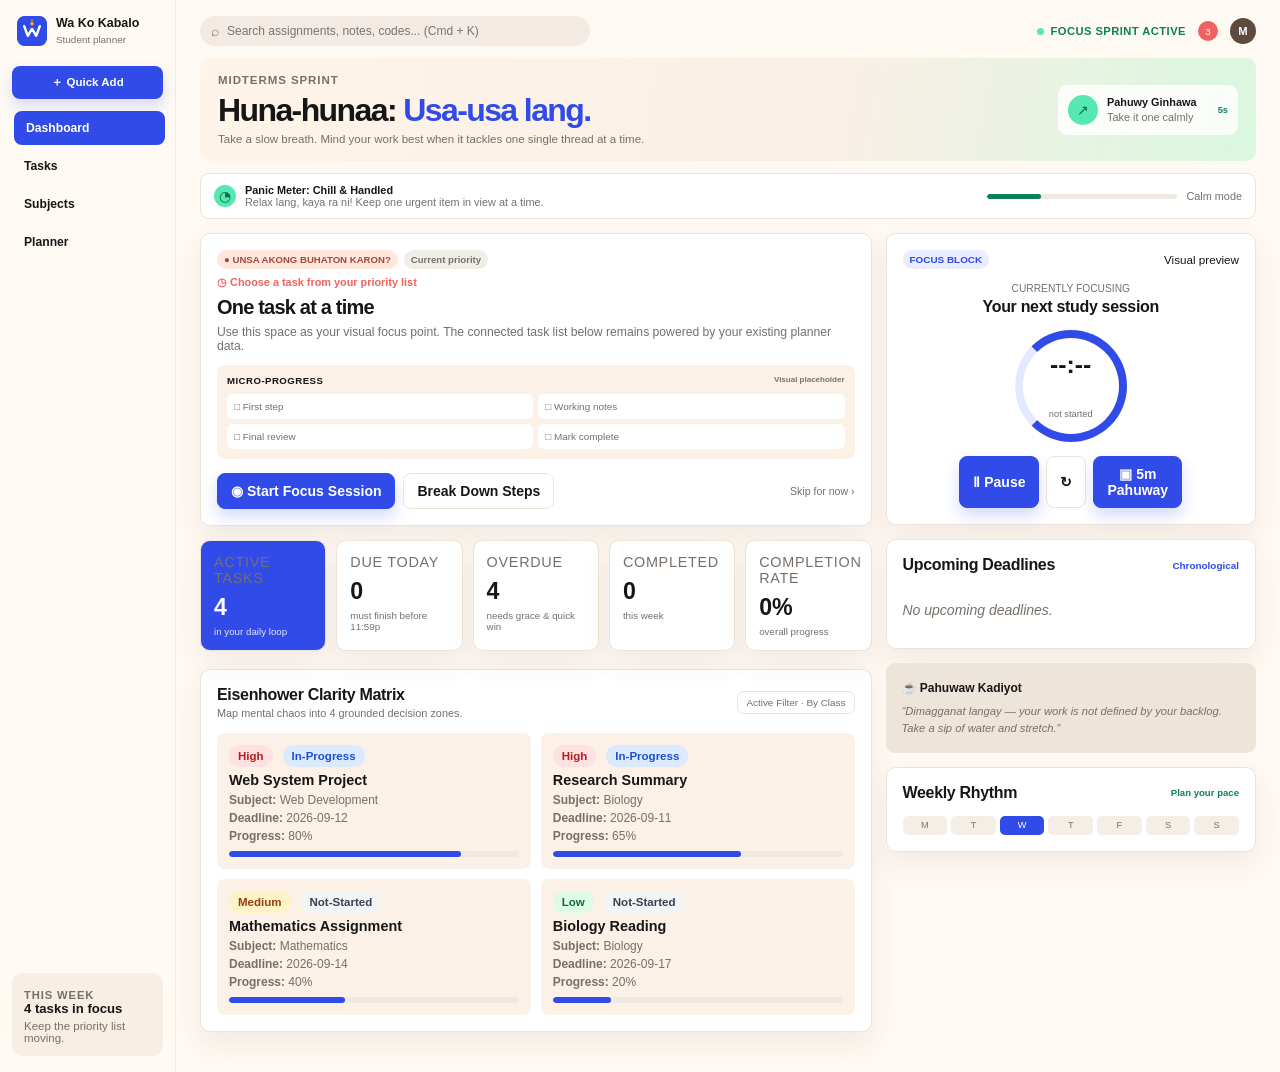
==== commit b5bb5761: "add new logo design" ====
--- a/index.html
+++ b/index.html
@@ -10,7 +10,7 @@
     <div class="app-shell">
         <aside class="sidebar">
             <div class="brand">
-                <div class="brand-mark">W</div>
+                <div class="brand-mark"><img src="assets/logo.svg" alt="Wa Ko Kabalo logo"></div>
                 <div>
                     <p class="brand-name">Wa Ko Kabalo</p>
                     <span class="brand-tag">Student planner</span>
--- a/css/style.css
+++ b/css/style.css
@@ -261,6 +261,164 @@
     .field.full { grid-column: auto; }
 }
 
+/* Tasks view: compact list-and-inspector composition from the reference. */
+.tasks-heading { align-items: flex-start; margin-bottom: 12px; }
+.title-line { display: flex; align-items: center; gap: 7px; }
+.title-line h1 { margin: 0; }
+.tasks-heading > div > p { margin: 3px 0 0; color: var(--muted); font-size: 0.72rem; }
+.term-pill { padding: 4px 6px; border-radius: 5px; color: #9a671b; background: #fff0d6; font-size: 0.58rem; font-weight: 800; }
+.heading-actions { display: flex; gap: 7px; }
+.momentum-strip { display: flex; align-items: center; gap: 10px; padding: 11px 13px; margin-bottom: 12px; border: 1px solid var(--border); border-radius: 9px; background: #fff; }
+.momentum-icon { display: grid; place-items: center; width: 30px; height: 30px; border-radius: 8px; color: #08704d; background: var(--mint); font-size: 1.2rem; font-weight: 800; }
+.momentum-strip strong, .momentum-strip small { display: block; font-size: 0.72rem; }
+.momentum-strip small { margin-top: 3px; color: var(--muted); font-size: 0.64rem; }
+.momentum-strip small b { color: var(--text); }
+.rhythm-meter { width: 180px; margin-left: auto; }
+.rhythm-meter > span { display: flex; justify-content: space-between; font-size: 0.57rem; font-weight: 800; }
+.rhythm-meter > span b { color: var(--success); }
+.rhythm-meter > i { display: block; height: 5px; margin: 5px 0 3px; overflow: hidden; border-radius: 999px; background: #eee9e3; }
+.rhythm-meter > i em { display: block; width: 66%; height: 100%; border-radius: inherit; background: var(--success); }
+.rhythm-meter > small { color: var(--muted); font-size: 0.52rem; }
+.rhythm-meter > small b { color: var(--success); }
+.rhythm-meter > small span { color: var(--danger); }
+.task-filter-toolbar { padding: 0; margin-bottom: 10px; border: 0; box-shadow: none; background: transparent; }
+.task-filter-toolbar .chip { padding: 7px 9px; color: var(--muted); background: #f5eee7; border-color: transparent; font-size: 0.63rem; }
+.task-filter-toolbar .chip small { color: inherit; font-size: 0.56rem; }
+.task-filter-toolbar .chip.active { color: #fff; background: var(--primary); }
+.view-switch { display: flex; gap: 5px; }
+.view-switch button { padding: 6px 8px; border: 0; border-radius: 5px; color: var(--muted); background: transparent; font-size: 0.62rem; cursor: pointer; }
+.view-switch .view-active { color: var(--primary); background: #fff; box-shadow: 0 2px 8px rgba(87, 63, 39, 0.08); }
+.task-search-row { display: flex; align-items: center; gap: 9px; margin-bottom: 12px; }
+.task-search-row .search-box { display: flex; align-items: center; gap: 7px; max-width: 330px; padding: 7px 10px; border-radius: 7px; background: #f3ebe3; color: var(--muted); }
+.task-search-row .search-box input { padding: 0; border: 0; outline: 0; background: transparent; font-size: 0.65rem; }
+.subject-filter-pills { display: flex; align-items: center; gap: 5px; margin-left: auto; }
+.subject-filter-pills small { color: var(--muted); font-size: 0.52rem; }
+.subject-filter-pills span { padding: 5px 7px; border-radius: 999px; background: #fff; border: 1px solid var(--border); font-size: 0.58rem; font-weight: 800; }
+.subject-filter-pills span:nth-of-type(1) { color: #3049bf; }
+.subject-filter-pills span:nth-of-type(2) { color: #a7473e; }
+.subject-filter-pills span:nth-of-type(3) { color: #08704d; }
+.subject-filter-pills span:nth-of-type(4) { color: #776f69; }
+.tasks-workspace { display: grid; grid-template-columns: minmax(0, 1fr) 220px; gap: 12px; align-items: start; }
+.task-list-panel { min-width: 0; padding: 0; border: 0; box-shadow: none; background: transparent; }
+.task-section-heading { display: flex; align-items: center; justify-content: space-between; margin: 0 0 7px; }
+.task-section-heading h2 { margin: 0; font-size: 0.84rem; }
+.task-section-heading h2 small { margin-left: 5px; padding: 3px 5px; border-radius: 999px; color: #a7473e; background: #ffe1dc; font-size: 0.52rem; }
+.task-section-heading > span { color: var(--muted); font-size: 0.57rem; }
+.task-list-panel .table-wrap { padding: 0; border-radius: 10px; background: transparent; }
+.task-list-panel .data-table { border-collapse: separate; border-spacing: 0 7px; }
+.task-list-panel .data-table thead { display: none; }
+.task-list-panel .data-table tbody tr { background: #fff; box-shadow: 0 5px 14px rgba(87, 63, 39, 0.05); }
+.task-list-panel .data-table td { padding: 10px 7px; border: 0; font-size: 0.66rem; }
+.task-list-panel .data-table td:first-child { padding-left: 12px; border-left: 3px solid transparent; border-radius: 9px 0 0 9px; }
+.task-list-panel .data-table td:last-child { padding-right: 10px; border-radius: 0 9px 9px 0; }
+.task-list-panel .data-table tr:first-child td:first-child { border-left-color: var(--danger); }
+.task-list-panel .data-table strong { font-size: 0.72rem; }
+.task-list-panel .data-table small { display: inline-block; max-width: 190px; margin-top: 3px; line-height: 1.3; }
+.task-list-panel .table-select { min-width: 80px; padding: 4px 5px; font-size: 0.58rem; }
+.task-list-panel .progress-line { min-width: 70px; height: 5px; margin-top: 4px; }
+.task-list-panel .small-btn { display: none; }
+.task-inspector { position: sticky; top: 12px; padding: 13px; }
+.task-inspector .panel-header { margin-bottom: 8px; }
+.task-inspector .panel-header h2 { font-size: 0.8rem; }
+.inspector-status { padding: 4px 6px; border-radius: 5px; color: #a7473e; background: #ffe1dc; font-size: 0.55rem; }
+.inspector-code { display: inline-block; padding: 4px 6px; border-radius: 4px; color: var(--primary); background: var(--primary-soft); font-size: 0.55rem; font-weight: 800; }
+.task-inspector h3 { margin: 8px 0 5px; font-size: 0.82rem; }
+.inspector-priority { font-size: 0.54rem; }
+.inspector-label { margin: 13px 0 5px; color: var(--muted); font-size: 0.52rem; font-weight: 800; }
+.inspector-copy { margin: 0; padding: 9px; border-radius: 6px; color: var(--muted); background: var(--panel-alt); font-size: 0.61rem; line-height: 1.45; }
+.inspector-steps { display: flex; flex-direction: column; gap: 5px; }
+.inspector-steps span { padding: 7px; border-radius: 5px; background: var(--panel-alt); font-size: 0.61rem; }
+.inspector-action, .inspector-done { width: 100%; margin-top: 13px; padding: 8px; font-size: 0.65rem; }
+.inspector-done { margin-top: 6px; }
+
+@media (max-width: 780px) {
+    .tasks-workspace { grid-template-columns: 1fr; }
+    .task-inspector { position: static; }
+    .subject-filter-pills { display: none; }
+}
+
+@media (max-width: 560px) {
+    .tasks-heading { flex-direction: column; }
+    .heading-actions { width: 100%; }
+    .heading-actions button { flex: 1; }
+    .momentum-strip { align-items: flex-start; flex-wrap: wrap; }
+    .rhythm-meter { width: 100%; margin-left: 40px; }
+    .task-filter-toolbar { align-items: flex-start; }
+    .view-switch { width: 100%; }
+    .task-search-row { display: block; }
+    .task-search-row .search-box { max-width: none; }
+    .task-list-panel .data-table { min-width: 680px; }
+    .task-list-panel .table-wrap { overflow-x: auto; }
+}
+
+/* Subjects view: enrolled-course modules and summary rhythm from the reference. */
+.subjects-heading { align-items: flex-start; margin-bottom: 16px; }
+.subjects-heading > div > p { margin: 3px 0 0; color: var(--muted); font-size: 0.7rem; }
+.subject-stats { display: grid; grid-template-columns: repeat(4, minmax(0, 1fr)); gap: 10px; margin-bottom: 22px; }
+.subject-stat { position: relative; min-height: 92px; padding: 12px; overflow: hidden; border: 1px solid var(--border); border-radius: 10px; background: #fff; box-shadow: var(--shadow); }
+.subject-stat > span, .subject-stat > small { display: block; color: var(--muted); font-size: 0.6rem; }
+.subject-stat > strong { display: block; margin: 4px 0; color: var(--text); font-size: 1.55rem; line-height: 1; }
+.subject-stat:nth-child(2) > strong { color: var(--primary); }
+.subject-stat:nth-child(3) > strong { color: var(--success); }
+.subject-stat:nth-child(4) > strong { color: #f06c51; }
+.subject-stat > em { display: inline-block; margin-top: 7px; padding: 3px 6px; border-radius: 5px; color: var(--muted); background: #f4eee7; font-size: 0.52rem; font-style: normal; font-weight: 800; }
+.subject-stat > .stat-coral { color: #a7473e; background: #ffe1dc; }
+.subject-stat > i { display: block; height: 5px; margin-top: 10px; overflow: hidden; border-radius: 999px; background: #eee9e3; }
+.subject-stat > i b { display: block; width: 0; height: 100%; border-radius: inherit; background: var(--success); }
+.section-heading { display: flex; align-items: center; justify-content: space-between; gap: 12px; margin-bottom: 12px; }
+.section-heading h2 { margin: 0; font-size: 0.9rem; }
+.section-heading h2 small { display: inline-grid; place-items: center; min-width: 18px; height: 18px; margin-left: 4px; border-radius: 999px; color: var(--muted); background: #f4eee7; font-size: 0.56rem; }
+.section-heading p { margin: 3px 0 0; color: var(--muted); font-size: 0.62rem; }
+.section-heading > a { color: var(--primary); font-size: 0.65rem; font-weight: 800; text-decoration: none; }
+.section-view { color: var(--primary); font-size: 0.85rem; }
+.active-courses-section { margin-bottom: 30px; }
+.subject-grid { grid-template-columns: repeat(3, minmax(0, 1fr)); gap: 12px; }
+.subject-card.course-card { min-height: 270px; padding: 14px; border-radius: 10px; box-shadow: var(--shadow); }
+.course-card-top { display: flex; align-items: center; justify-content: space-between; gap: 5px; }
+.course-card .subject-code { padding: 4px 7px; border-radius: 5px; color: #fff; background: var(--primary); font-size: 0.55rem; }
+.course-card:nth-child(2n) .subject-code { background: #b74424; }
+.course-card:nth-child(3n) .subject-code { background: #08704d; }
+.course-status { padding: 4px 6px; border-radius: 999px; color: var(--success); background: #d8f8e9; font-size: 0.53rem; font-weight: 800; }
+.course-card h3 { min-height: 30px; margin: 10px 0 5px; font-size: 0.86rem; line-height: 1.2; }
+.course-instructor { margin: 0 0 9px !important; font-size: 0.62rem !important; }
+.course-time { padding: 8px; margin-bottom: 10px; border-radius: 7px; background: var(--panel-alt); color: var(--text); font-size: 0.6rem; }
+.course-progress-label { display: flex; justify-content: space-between; margin-bottom: 4px; color: var(--muted); font-size: 0.55rem; }
+.course-progress-label b { color: var(--primary); }
+.course-card .progress-line { height: 5px; margin: 0; }
+.course-card:nth-child(3n) .progress-line span { background: var(--success); }
+.course-stat-row { display: grid; grid-template-columns: 1fr 1fr; gap: 6px; margin-top: 10px; }
+.course-stat-row span { padding: 7px; border-radius: 6px; background: var(--panel-alt); }
+.course-stat-row small, .course-stat-row strong { display: block; }
+.course-stat-row small { color: var(--muted); font-size: 0.52rem; }
+.course-stat-row strong { margin-top: 3px; font-size: 0.62rem; }
+.course-actions { margin-top: 12px !important; }
+.course-actions .form-actions-right { width: 100%; gap: 5px; }
+.course-actions .course-notes { flex: 1; padding: 7px 6px; font-size: 0.6rem; }
+.course-actions .danger-btn { display: none; }
+.documents-section { padding-bottom: 18px; }
+.document-grid { display: grid; grid-template-columns: repeat(3, minmax(0, 1fr)); gap: 12px; }
+.document-grid article { min-height: 128px; padding: 13px; border: 1px solid var(--border); border-radius: 10px; background: #fff; box-shadow: var(--shadow); }
+.document-icon { display: inline-grid; place-items: center; width: 23px; height: 23px; margin-bottom: 8px; border-radius: 6px; color: var(--primary); background: var(--primary-soft); }
+.document-icon.coral { color: #a7473e; background: #ffe1dc; }
+.document-icon.mint { color: #08704d; background: var(--mint); }
+.document-grid strong, .document-grid small, .document-grid p { display: block; }
+.document-grid strong { font-size: 0.72rem; }
+.document-grid small { margin-top: 2px; color: var(--muted); font-size: 0.56rem; }
+.document-grid p { margin: 18px 0 0; color: var(--muted); font-size: 0.6rem; }
+
+@media (max-width: 900px) {
+    .subject-grid { grid-template-columns: repeat(2, minmax(0, 1fr)); }
+    .subject-stats { grid-template-columns: repeat(2, minmax(0, 1fr)); }
+}
+
+@media (max-width: 600px) {
+    .subjects-heading { flex-direction: column; }
+    .subjects-heading .heading-actions { width: 100%; }
+    .subjects-heading .heading-actions button { flex: 1; }
+    .subject-grid, .document-grid { grid-template-columns: 1fr; }
+    .subject-stats { grid-template-columns: repeat(2, minmax(0, 1fr)); }
+}
+
 * {
     box-sizing: border-box;
 }
@@ -314,6 +472,13 @@
     box-shadow: 0 10px 22px rgba(67, 97, 238, 0.25);
 }
 
+.brand-mark img {
+    display: block;
+    width: 100%;
+    height: 100%;
+    border-radius: inherit;
+}
+
 .brand-name {
     margin: 0;
     font-size: 1.05rem;
@@ -822,3 +987,82 @@
         max-width: none;
     }
 }
+
+/* Keep the reference layer authoritative after the legacy rules below it. */
+:root {
+    --bg: #fff9f3;
+    --panel: #ffffff;
+    --panel-alt: #fbf1e7;
+    --border: #eee3d8;
+    --text: #171616;
+    --muted: #776f69;
+    --primary: #304be8;
+    --primary-soft: #e9edff;
+    --success: #0b8059;
+    --mint: #55e8b0;
+    --danger: #ef625f;
+    --shadow: 0 12px 28px rgba(87, 63, 39, 0.08);
+}
+
+body { background: var(--bg); font-family: "Trebuchet MS", "Segoe UI", sans-serif; font-size: 14px; }
+.sidebar { width: 176px; flex: 0 0 176px; padding: 16px 12px; background: #fffaf4; border-right: 1px solid #f4e9dd; box-shadow: none; }
+.brand { gap: 9px; padding: 0 5px 20px; margin-bottom: 0; }
+.brand-mark { width: 30px; height: 30px; border-radius: 8px; background: var(--primary); box-shadow: none; }
+.brand-name { font-size: 0.78rem; }
+.brand-tag { font-size: 0.62rem; }
+.sidebar-quick-add { margin: 0 0 12px; padding: 9px 11px; border-radius: 8px; background: var(--primary); box-shadow: 0 7px 14px rgba(47, 75, 232, 0.18); font-size: 0.72rem; }
+.main-nav { gap: 4px; }
+.nav-link { padding: 9px 11px; border-radius: 8px; font-size: 0.76rem; }
+.nav-link:hover, .nav-link.active { color: #fff; background: var(--primary); border-color: transparent; }
+.sidebar-panel { margin-top: auto; padding: 12px; border: 0; border-radius: 10px; background: #f7eee4; font-size: 0.72rem; }
+.page-content { width: min(100%, 1150px); padding: 16px 24px 40px; margin: 0 auto; }
+.topbar { display: flex; align-items: center; justify-content: space-between; gap: 18px; margin-bottom: 12px; }
+.search-bar { width: min(100%, 390px); padding: 7px 11px; border-radius: 999px; background: #f3ebe3; }
+.search-bar input { width: 100%; padding: 0; border: 0; background: transparent; font-size: 0.75rem; }
+.welcome-band { padding: 16px 18px; margin-bottom: 12px; border-radius: 10px; background: linear-gradient(100deg, #fff4e8 0%, #f9efe6 60%, #d9f7df 100%); }
+.welcome-band h1 { margin: 4px 0; font-size: clamp(1.4rem, 3vw, 2rem); letter-spacing: -0.05em; }
+.calm-strip { padding: 10px 13px; margin-bottom: 14px; border-radius: 9px; }
+.dashboard-grid { grid-template-columns: minmax(0, 1.45fr) minmax(260px, 0.8fr); gap: 14px; }
+.focus-card { padding: 16px; margin-bottom: 14px; border-radius: 10px; box-shadow: var(--shadow); }
+.focus-card h2 { font-size: 1.25rem; }
+.micro-progress { padding: 10px; border-radius: 8px; background: var(--panel-alt); }
+.focus-actions { gap: 8px; margin-top: 14px; }
+.primary-btn, .secondary-btn, .chip, .danger-btn { border-radius: 8px; padding: 9px 13px; }
+.primary-btn { background: var(--primary); border-color: var(--primary); box-shadow: 0 8px 16px rgba(47, 75, 232, 0.2); }
+.secondary-btn, .chip { background: #fff; }
+.stats-grid { grid-template-columns: repeat(5, minmax(0, 1fr)); gap: 10px; margin-bottom: 18px; }
+.stat-card, .panel, .subject-card, .day-card { border-radius: 10px; box-shadow: var(--shadow); }
+.stat-card { padding: 13px; border-top: 1px solid var(--border); }
+.stat-card-accent { background: var(--primary); }
+.stat-card strong { font-size: 1.45rem; }
+.panel { padding: 16px; }
+.panel-header { margin-bottom: 14px; }
+.panel-header h2, .panel h2 { font-size: 1rem; }
+.matrix-list { display: grid; grid-template-columns: repeat(2, minmax(0, 1fr)); gap: 10px; }
+.matrix-list .task-item { padding: 12px; border: 0; border-radius: 8px; background: var(--panel-alt); }
+.task-item h3, .task-item h4, .subject-card h3, .day-card h3, .session-item h4 { font-size: 0.9rem; }
+.task-item p { font-size: 0.75rem; }
+.progress-line { height: 6px; margin-top: 8px; background: #eee9e3; }
+.mini-list .entry { padding: 10px; border: 0; border-radius: 8px; background: var(--panel-alt); font-size: 0.75rem; }
+.dashboard-rail { display: flex; flex-direction: column; gap: 14px; }
+.timer-ring { width: 112px; height: 112px; border-width: 8px; }
+.quote-card { padding: 16px; border-radius: 9px; background: #eee5da; }
+.modal-card { border-radius: 12px; padding: 20px; }
+
+@media (max-width: 900px) {
+    .sidebar { width: 150px; flex-basis: 150px; }
+    .stats-grid { grid-template-columns: repeat(3, 1fr); }
+}
+
+@media (max-width: 680px) {
+    .app-shell { display: block; }
+    .sidebar { width: 100%; border-right: 0; border-bottom: 1px solid #f4e9dd; }
+    .main-nav { flex-direction: row; flex-wrap: nowrap; overflow-x: auto; }
+    .page-content { padding: 18px 14px 30px; }
+    .stats-grid { grid-template-columns: repeat(2, 1fr); }
+    .dashboard-grid { grid-template-columns: 1fr; }
+    .page-toolbar { flex-direction: column; align-items: stretch; }
+    .search-box { max-width: none; }
+    .form-grid { grid-template-columns: 1fr; }
+    .field.full { grid-column: auto; }
+}
